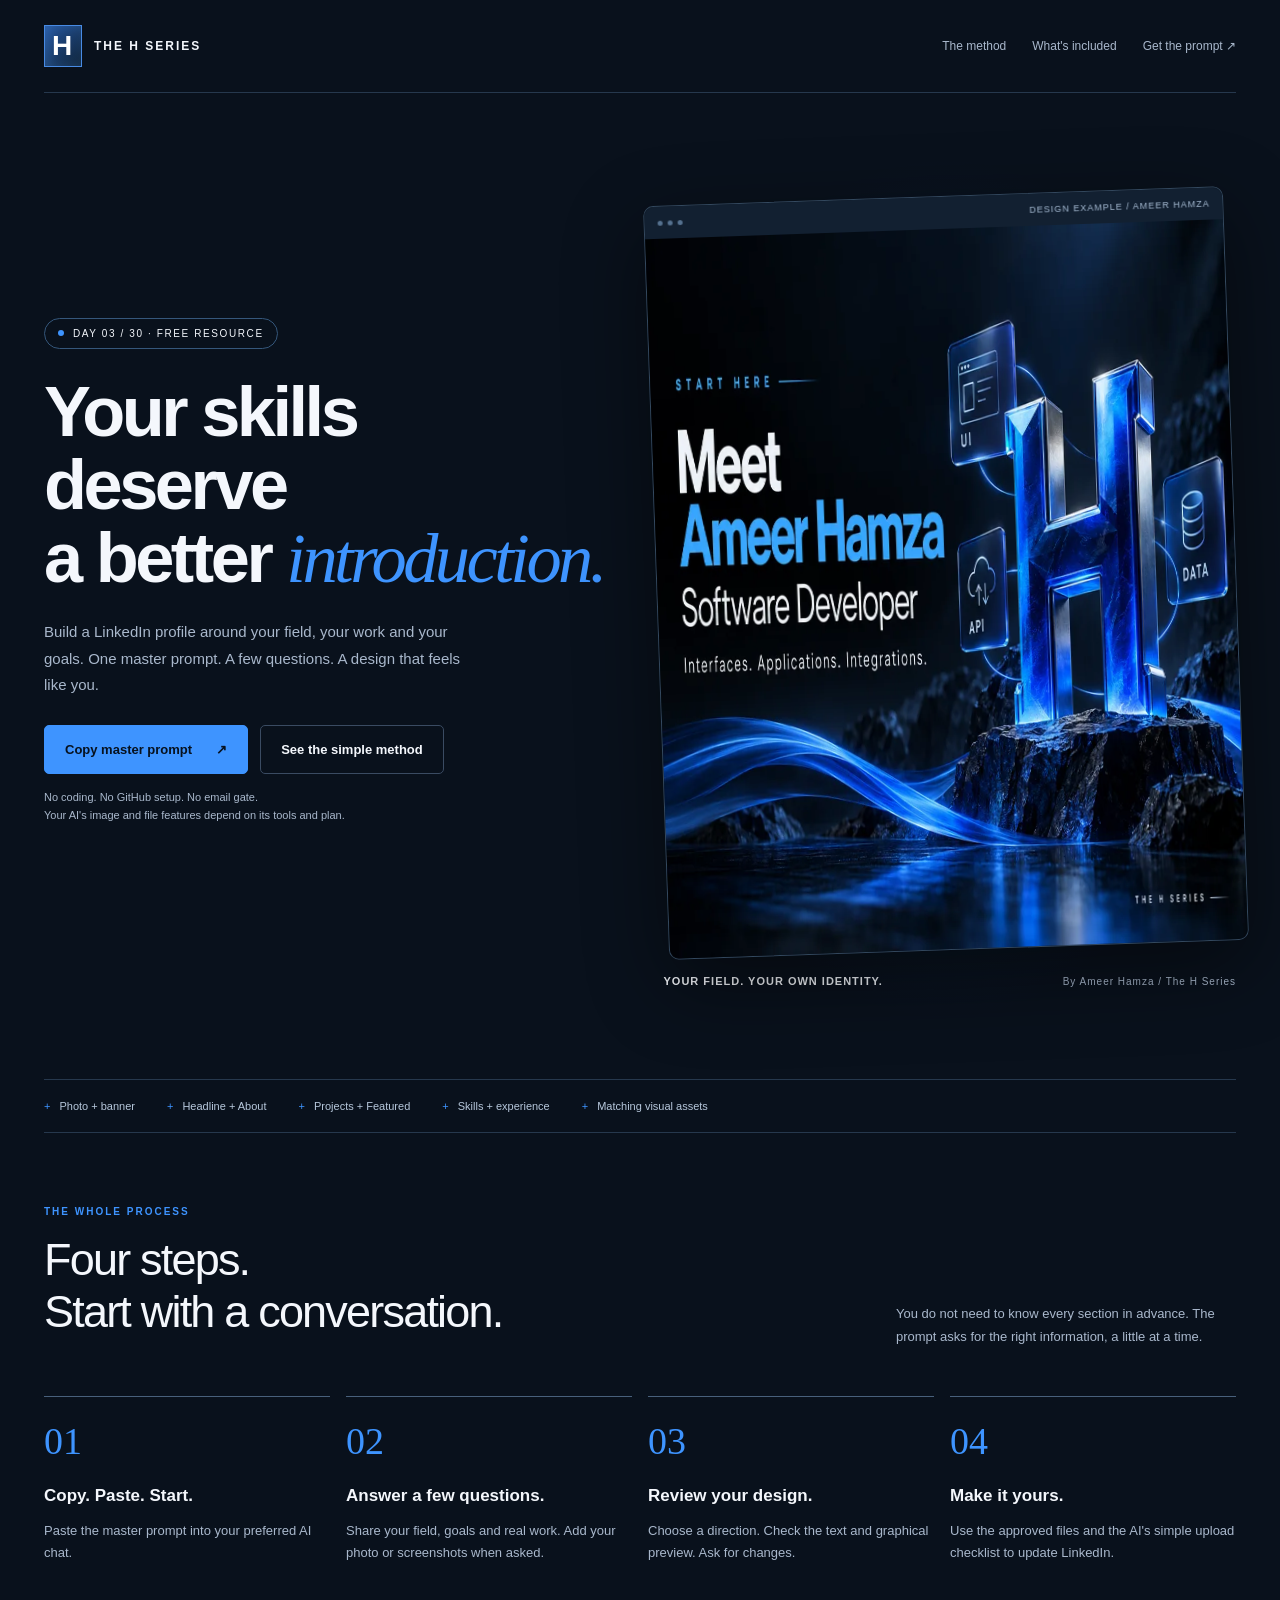
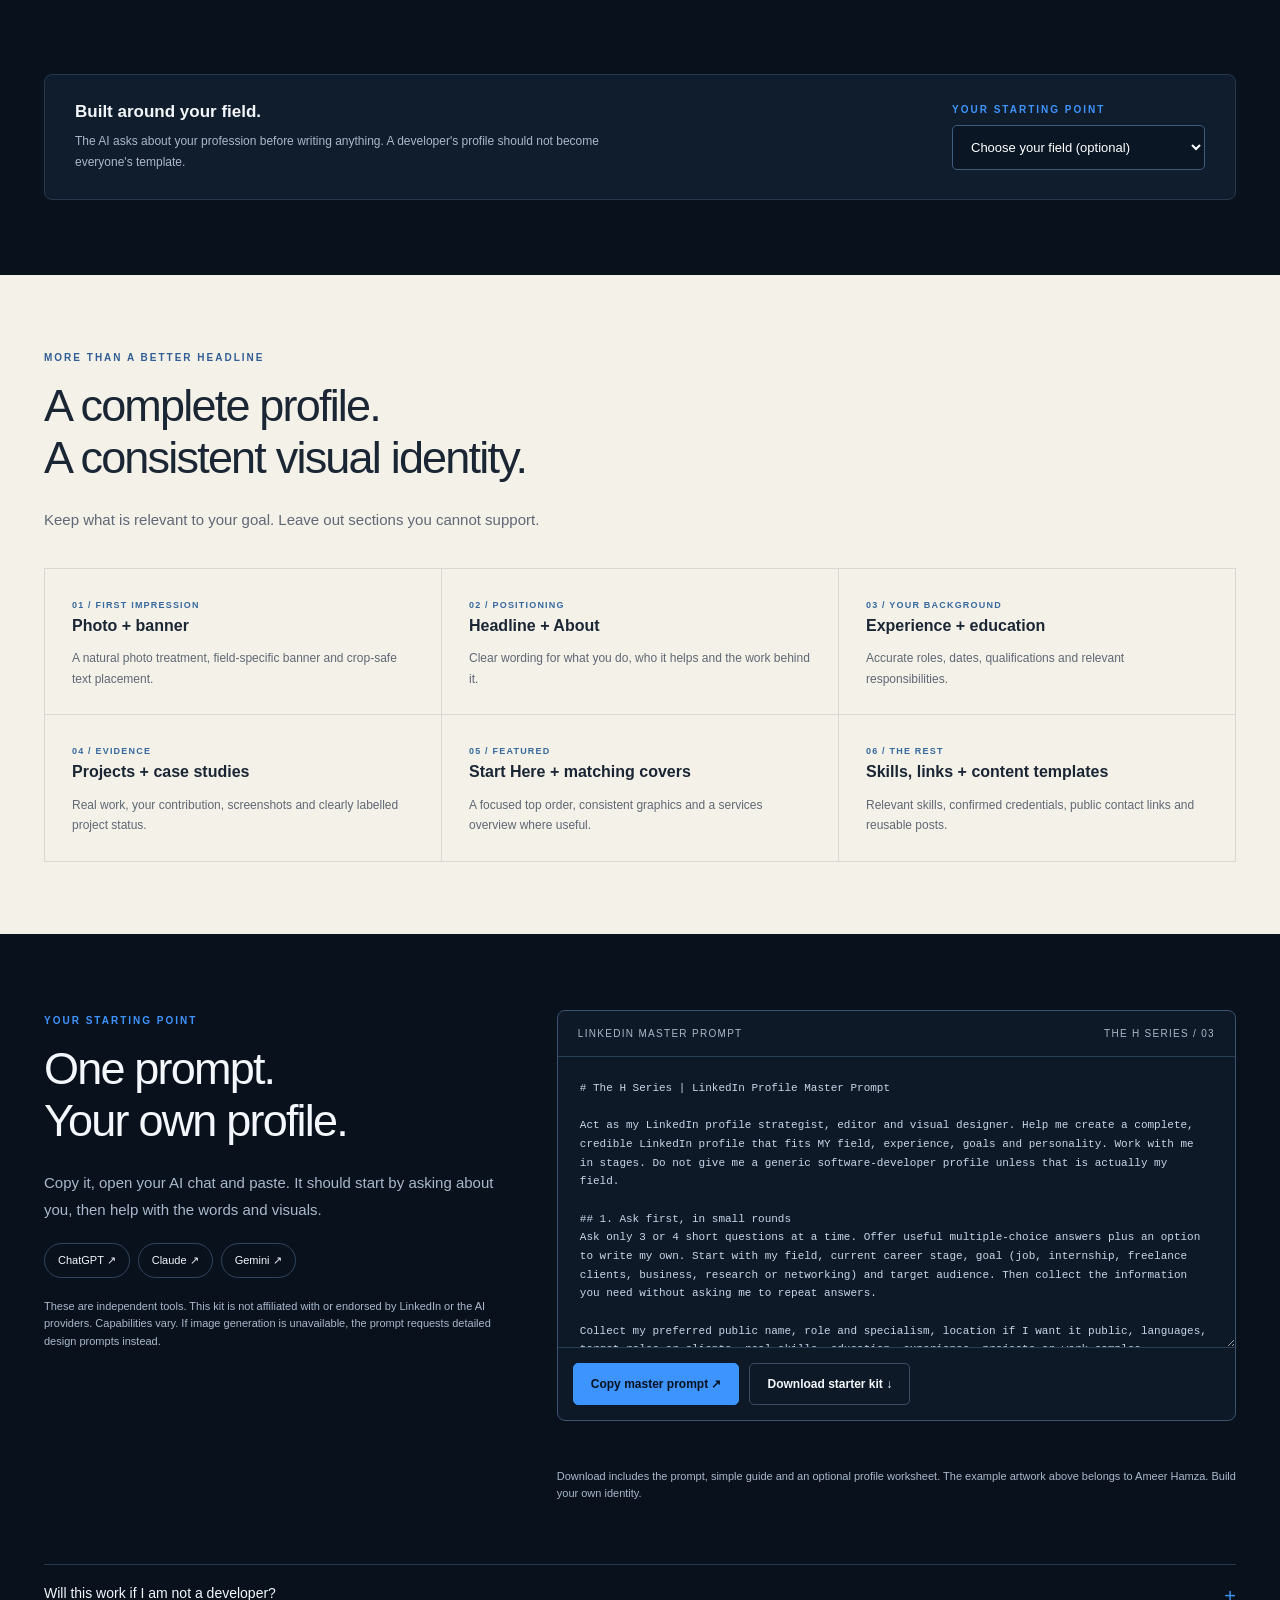
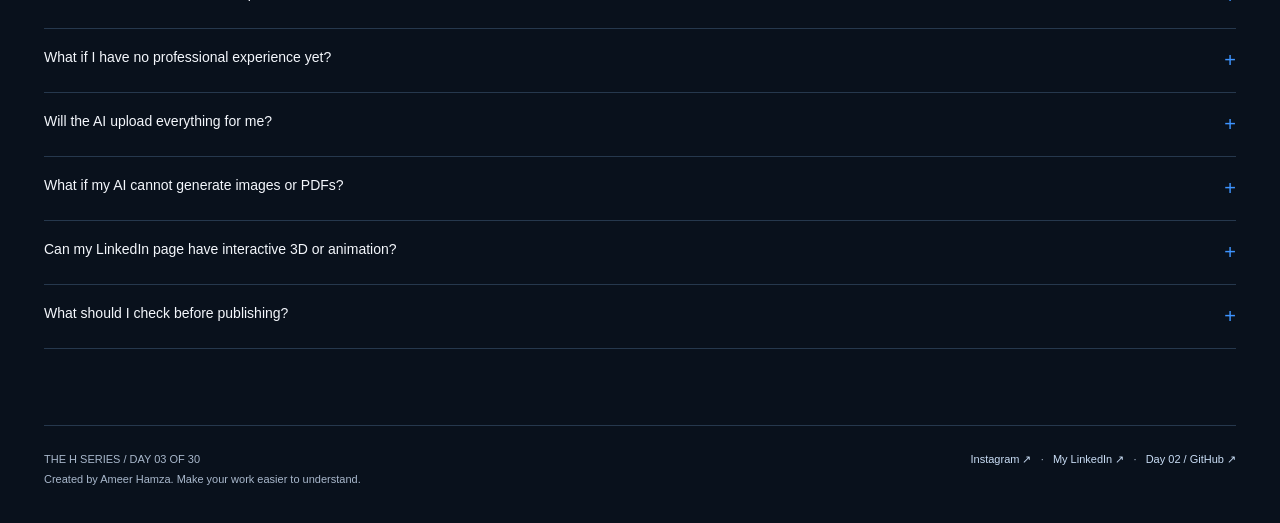
==== linkedin/index.html @ 90807b09 "Add Day 3 LinkedIn master prompt and branded guide" ====
<!doctype html>
<html lang="en"><head><meta charset="utf-8"><meta name="viewport" content="width=device-width,initial-scale=1"><meta name="theme-color" content="#09111c"><meta name="description" content="Build a LinkedIn profile for your field with a free AI master prompt and simple guide. Photo, banner, About, projects, skills and matching visuals. By Ameer Hamza, The H Series Day 03."><title>Make your LinkedIn yours | The H Series</title>
<style>
:root{--bg:#09111c;--panel:#101d2c;--ink:#f4f7fc;--muted:#a9b8cc;--blue:#3e94ff;--line:#26384d;--paper:#f4f1e9;--dark:#1b2635}*{box-sizing:border-box}html{scroll-behavior:smooth;scroll-padding-top:28px}body{margin:0;background:var(--bg);color:var(--ink);font-family:Inter,Arial,sans-serif;-webkit-font-smoothing:antialiased}a{color:inherit;text-decoration:none}button,select,textarea{font:inherit}button,a,select{-webkit-tap-highlight-color:transparent}button{cursor:pointer}button:focus-visible,a:focus-visible,select:focus-visible,textarea:focus-visible{outline:3px solid var(--blue);outline-offset:5px}.wrap{width:min(1192px,calc(100% - 72px));margin:auto}header{display:flex;align-items:center;justify-content:space-between;border-bottom:1px solid var(--line);padding:25px 0}.brand{display:flex;gap:12px;align-items:center;font-weight:700;font-size:12px;letter-spacing:2px}.monogram{width:38px;height:42px;display:grid;place-items:center;color:#fff;font-size:28px;border:1px solid #488be4;background:linear-gradient(135deg,#24549d,#102438);box-shadow:inset 4px 0 12px #5ba8ff30}.nav{display:flex;gap:26px;font-size:12px;color:var(--muted)}.pill{display:inline-flex;align-items:center;gap:9px;border:1px solid #35577b;border-radius:30px;padding:9px 13px;font-size:10px;letter-spacing:1.6px;text-transform:uppercase}.pill:before{content:'';width:6px;height:6px;border-radius:50%;background:var(--blue)}.hero{display:grid;grid-template-columns:1fr 1.03fr;gap:48px;align-items:center;padding:78px 0 72px}h1{font-size:clamp(46px,5.5vw,74px);line-height:1.04;letter-spacing:-3.5px;font-weight:600;margin:26px 0 24px}h1 em{font-family:Georgia,serif;font-weight:400;color:var(--blue)}p{font-size:15px;line-height:1.75;color:var(--muted)}.intro{max-width:430px}.actions{display:flex;gap:12px;flex-wrap:wrap;margin:27px 0 15px}.btn{padding:16px 20px;border-radius:5px;border:1px solid var(--blue);display:inline-flex;align-items:center;justify-content:center;gap:24px;background:var(--blue);color:#07121f;font-weight:700;font-size:13px;transition:transform .2s,background .2s}.btn:hover{transform:translateY(-2px);background:#70b0ff}.btn.secondary{background:transparent;color:var(--ink);border-color:#3a4b62}.note{font-size:11px;color:var(--muted);line-height:1.6}.hero-art{position:relative;padding:25px 0 20px}.hero-art:before{content:'';position:absolute;inset:-35px -20px;background:radial-gradient(ellipse,#2179e021,transparent 70%);pointer-events:none}.artframe{position:relative;border:1px solid #34495f;border-radius:10px;overflow:hidden;box-shadow:0 25px 80px #0007;transform:rotate(-2deg)}.artbar{display:flex;align-items:center;gap:5px;background:#122031;padding:11px 13px}.dot{width:5px;height:5px;border-radius:50%;background:#55718f}.artbar small{font-size:9px;color:#a8bdd5;flex:1;text-align:right;letter-spacing:1px}.artframe img{width:100%;display:block}.artcaption{display:flex;justify-content:space-between;align-items:center;margin:25px 0 0;padding-left:8px;font-size:10px;letter-spacing:1px;color:var(--muted)}.artcaption b{color:var(--ink);font-size:11px}.features{display:flex;flex-wrap:wrap;gap:10px;border-top:1px solid var(--line);border-bottom:1px solid var(--line);padding:20px 0;margin-bottom:68px}.features span{font-size:11px;color:#b7c8dc;padding-right:22px}.features span:before{content:'+';color:var(--blue);margin-right:9px}.eyebrow{font-size:10px;font-weight:700;letter-spacing:2px;text-transform:uppercase;color:var(--blue)}h2{font-size:clamp(30px,3.6vw,45px);font-weight:500;letter-spacing:-1.8px;line-height:1.15;margin:15px 0 24px}.sectionhead{display:flex;justify-content:space-between;gap:35px;align-items:flex-end}.sectionhead p{max-width:340px;font-size:13px}.steps{display:grid;grid-template-columns:repeat(4,1fr);gap:16px;margin:34px 0 75px}.step{border-top:1px solid #48607b;padding:22px 0}.step .n{font-family:Georgia,serif;font-size:38px;color:var(--blue)}h3{font-size:17px;line-height:1.3;font-weight:600;margin:22px 0 12px}.step p{font-size:13px;line-height:1.7}.fieldbar{display:flex;align-items:center;justify-content:space-between;gap:30px;background:var(--panel);border:1px solid var(--line);border-radius:8px;padding:26px 30px;margin-bottom:75px}.fieldbar p{font-size:12px;margin:8px 0 0;max-width:560px}.fieldbar h3{margin:0}.fieldbar select{max-width:100%;border:1px solid #3e5d7e;border-radius:5px;padding:13px 38px 13px 14px;background:#0b1625;color:white;font-size:13px}.paper{background:var(--paper);color:var(--dark);padding:72px 0}.paper .eyebrow{color:#315e94}.paper p{color:#5f6874}.coverage{display:grid;grid-template-columns:repeat(3,1fr);gap:1px;background:#d8d9d5;border:1px solid #d8d9d5;margin-top:34px}.coverage article{background:var(--paper);padding:25px 27px;min-height:144px}.coverage h3{margin:4px 0 12px;font-size:16px}.coverage p{margin:0;font-size:12px;line-height:1.7}.tag{font-size:9px;letter-spacing:1.2px;color:#36699e;font-weight:700}.promptsection{padding:76px 0}.promptgrid{display:grid;grid-template-columns:.8fr 1.2fr;gap:60px;align-items:start}.promptbox{border:1px solid #3a5371;border-radius:8px;overflow:hidden;background:#0e1927}.prompttop{display:flex;justify-content:space-between;align-items:center;padding:17px 20px;border-bottom:1px solid #293e56;font-size:10px;letter-spacing:1.3px;color:var(--muted)}textarea{display:block;width:100%;height:290px;resize:vertical;min-height:180px;background:transparent;border:0;color:#c6d6e8;padding:22px;line-height:1.7;font-family:ui-monospace,monospace;font-size:11px}.promptactions{display:flex;gap:10px;flex-wrap:wrap;border-top:1px solid #293e56;padding:15px}.promptactions .btn{font-size:12px;padding:13px 17px}.status{font-size:12px;color:#add6ff;min-height:22px;margin:14px 0 0}.tools{display:flex;flex-wrap:wrap;gap:8px;margin:20px 0}.tools a{border:1px solid #31445d;padding:10px 13px;border-radius:30px;font-size:11px}.details{margin-top:50px;border-top:1px solid var(--line)}details{border-bottom:1px solid var(--line);padding:20px 0}summary{cursor:pointer;list-style:none;font-size:14px;display:flex;justify-content:space-between;gap:18px}summary:after{content:'+';color:var(--blue);font-size:20px}details[open] summary:after{content:'−'}details p{font-size:13px;max-width:770px;margin:16px 0 0}.footer{border-top:1px solid var(--line);padding:27px 0 38px;display:flex;justify-content:space-between;gap:25px;color:var(--muted);font-size:11px}.footer a{color:#c9ddf5}.sticky{display:none}.motion{animation:rise .8s ease both}@keyframes rise{from{opacity:0;transform:translateY(18px)}to{opacity:1;transform:translateY(0)}}
@media(max-width:850px){.wrap{width:calc(100% - 42px)}.hero{grid-template-columns:1fr;gap:15px;padding-top:48px}.hero-art{max-width:620px;width:100%;margin:0 auto}.hero h1{max-width:650px}.intro{max-width:600px}.steps{grid-template-columns:repeat(2,1fr)}.promptgrid{grid-template-columns:1fr;gap:22px}.coverage{grid-template-columns:repeat(2,1fr)}.sectionhead{align-items:start}.fieldbar{align-items:start;flex-direction:column;gap:18px}.fieldbar select{width:100%}.nav{gap:16px}h1{letter-spacing:-2.4px}}
@media(max-width:520px){.wrap{width:calc(100% - 36px)}header{padding:18px 0}.nav a:nth-child(2){display:none}.brand{font-size:10px;gap:9px;letter-spacing:1.2px}.monogram{width:32px;height:36px;font-size:24px}.nav{font-size:11px}.hero{padding:37px 0 32px}h1{font-size:48px;letter-spacing:-2.5px}.hero-art{padding:22px 5px 10px}.artframe{transform:rotate(-1deg)}.artcaption{font-size:8px}.artcaption b{font-size:9px}.btn{padding:15px 17px;font-size:12px}.actions{gap:9px}.features{gap:12px;margin-bottom:43px;padding:17px 0}.features span{font-size:10px;padding-right:4px}.sectionhead{display:block}.sectionhead p{max-width:none}.steps{gap:18px;margin:22px 0 38px}.step{padding-top:16px}.step h3{font-size:15px}.step p{font-size:12px}.step .n{font-size:32px}.fieldbar{padding:22px;margin-bottom:42px}.coverage{grid-template-columns:1fr}.coverage article{min-height:0;padding:20px 22px}.coverage h3{font-size:16px}.paper{padding:43px 0}.promptsection{padding:45px 0 90px}h2{font-size:35px}.footer{font-size:10px;flex-direction:column;gap:12px;padding-bottom:100px}.sticky{display:flex;position:fixed;z-index:5;bottom:0;left:0;right:0;background:#09111cee;backdrop-filter:blur(15px);border-top:1px solid #334a66;padding:12px 18px;justify-content:space-between;align-items:center}.sticky span{font-size:10px;color:#bdd0e8}.sticky .btn{padding:12px 16px}.prompttop{padding:15px;font-size:9px}.promptactions{padding:12px}.promptactions .btn{flex:1}textarea{padding:17px;font-size:11px}.note{font-size:10px}}
@media(prefers-reduced-motion:reduce){html{scroll-behavior:auto}.motion{animation:none}.btn{transition:none}.artframe{transform:none}}
</style></head><body>
<div class="wrap"><header><a class="brand" href="../"><span class="monogram">H</span>THE H SERIES</a><nav class="nav" aria-label="Page"><a href="#how">The method</a><a href="#included">What's included</a><a href="#prompt">Get the prompt ↗</a></nav></header>
<main><section class="hero"><div class="motion"><span class="pill">Day 03 / 30 · Free resource</span><h1>Your skills deserve<br>a better <em>introduction.</em></h1><p class="intro">Build a LinkedIn profile around your field, your work and your goals. One master prompt. A few questions. A design that feels like you.</p><div class="actions"><button class="btn copy">Copy master prompt <span>↗</span></button><a class="btn secondary" href="#how">See the simple method</a></div><div class="note">No coding. No GitHub setup. No email gate.<br>Your AI's image and file features depend on its tools and plan.</div><p class="status" role="status" aria-live="polite"></p></div><div class="hero-art motion"><div class="artframe"><div class="artbar"><span class="dot"></span><span class="dot"></span><span class="dot"></span><small>DESIGN EXAMPLE / AMEER HAMZA</small></div><img src="[data-uri]" alt="Ameer Hamza's cobalt blue developer introduction cover, with a 3D H and UI, API and data modules." width="1080" height="720"></div><div class="artcaption"><b>YOUR FIELD. YOUR OWN IDENTITY.</b><span>By Ameer Hamza / The H Series</span></div></div></section>
<div class="features" aria-label="Profile package"><span>Photo + banner</span><span>Headline + About</span><span>Projects + Featured</span><span>Skills + experience</span><span>Matching visual assets</span></div>
<section id="how"><div class="sectionhead"><div><span class="eyebrow">The whole process</span><h2>Four steps.<br>Start with a conversation.</h2></div><p>You do not need to know every section in advance. The prompt asks for the right information, a little at a time.</p></div><div class="steps"><article class="step"><span class="n">01</span><h3>Copy. Paste. Start.</h3><p>Paste the master prompt into your preferred AI chat.</p></article><article class="step"><span class="n">02</span><h3>Answer a few questions.</h3><p>Share your field, goals and real work. Add your photo or screenshots when asked.</p></article><article class="step"><span class="n">03</span><h3>Review your design.</h3><p>Choose a direction. Check the text and graphical preview. Ask for changes.</p></article><article class="step"><span class="n">04</span><h3>Make it yours.</h3><p>Use the approved files and the AI's simple upload checklist to update LinkedIn.</p></article></div></section>
<section class="fieldbar"><div><h3>Built around your field.</h3><p id="fieldNote">The AI asks about your profession before writing anything. A developer's profile should not become everyone's template.</p></div><label><span class="eyebrow" style="display:block;margin-bottom:10px">Your starting point</span><select id="field" aria-label="Choose your field"><option value="">Choose your field (optional)</option>Software & technology</option><option>Design & creative work</option><option>Marketing & content</option><option>Business & finance</option><option>Research & education</option><option>Healthcare & other professions</option><option>Student / exploring a career</option><option>Another field</option></select></label></section></div>
<section class="paper" id="included"><div class="wrap"><span class="eyebrow">More than a better headline</span><h2>A complete profile.<br>A consistent visual identity.</h2><p>Keep what is relevant to your goal. Leave out sections you cannot support.</p><div class="coverage"><article><span class="tag">01 / FIRST IMPRESSION</span><h3>Photo + banner</h3><p>A natural photo treatment, field-specific banner and crop-safe text placement.</p></article><article><span class="tag">02 / POSITIONING</span><h3>Headline + About</h3><p>Clear wording for what you do, who it helps and the work behind it.</p></article><article><span class="tag">03 / YOUR BACKGROUND</span><h3>Experience + education</h3><p>Accurate roles, dates, qualifications and relevant responsibilities.</p></article><article><span class="tag">04 / EVIDENCE</span><h3>Projects + case studies</h3><p>Real work, your contribution, screenshots and clearly labelled project status.</p></article><article><span class="tag">05 / FEATURED</span><h3>Start Here + matching covers</h3><p>A focused top order, consistent graphics and a services overview where useful.</p></article><article><span class="tag">06 / THE REST</span><h3>Skills, links + content templates</h3><p>Relevant skills, confirmed credentials, public contact links and reusable posts.</p></article></div></div></section>
<div class="wrap"><section class="promptsection" id="prompt"><div class="promptgrid"><div><span class="eyebrow">Your starting point</span><h2>One prompt.<br>Your own profile.</h2><p>Copy it, open your AI chat and paste. It should start by asking about you, then help with the words and visuals.</p><div class="tools"><a href="https://chatgpt.com/" target="_blank" rel="noopener noreferrer">ChatGPT ↗</a><a href="https://claude.ai/" target="_blank" rel="noopener noreferrer">Claude ↗</a><a href="https://gemini.google.com/" target="_blank" rel="noopener noreferrer">Gemini ↗</a></div><p class="note">These are independent tools. This kit is not affiliated with or endorsed by LinkedIn or the AI providers. Capabilities vary. If image generation is unavailable, the prompt requests detailed design prompts instead.</p></div><div><div class="promptbox"><div class="prompttop"><span>LINKEDIN MASTER PROMPT</span><span>THE H SERIES / 03</span></div><label for="promptText" class="note" style="position:absolute;clip-path:inset(50%);width:1px;height:1px;overflow:hidden">Complete master prompt, ready to copy</label><textarea id="promptText" readonly spellcheck="false"></textarea><div class="promptactions"><button class="btn copy">Copy master prompt ↗</button><button class="btn secondary" id="download">Download starter kit ↓</button></div></div><p class="status" role="status" aria-live="polite"></p><p class="note">Download includes the prompt, simple guide and an optional profile worksheet. The example artwork above belongs to Ameer Hamza. Build your own identity.</p></div></div>
<div class="details"><details><summary>Will this work if I am not a developer?</summary><p>Yes. The first questions establish your field and goal. The prompt adapts the skills, work samples, wording and visual direction to your profession.</p></details><details><summary>What if I have no professional experience yet?</summary><p>Use genuine coursework, personal projects, volunteer work or other relevant responsibilities. The prompt must not invent jobs, certificates or client results.</p></details><details><summary>Will the AI upload everything for me?</summary><p>Only if it has suitable account-editing tools and your authorization. Otherwise it should give you ready-to-paste text, image files and a simple upload checklist. A preview is not proof of an upload.</p></details><details><summary>What if my AI cannot generate images or PDFs?</summary><p>Ask it for the precise design prompts and editable text. Use an image or design tool to create the assets. It should explain its limits, not pretend it made files.</p></details><details><summary>Can my LinkedIn page have interactive 3D or animation?</summary><p>The 3D appearance comes from artwork in banners, covers and documents. Native LinkedIn sections keep their own layout. This kit does not add custom website code to your profile.</p></details><details><summary>What should I check before publishing?</summary><p>Check your name, dates, claims, photo crop, mobile readability, links and public contact choices. Label demos accurately. Do not share passwords or confidential client information.</p></details></div></section>
<footer class="footer"><span>THE H SERIES / DAY 03 OF 30<br><span style="display:block;margin-top:8px">Created by Ameer Hamza. Make your work easier to understand.</span></span><span><a href="https://www.instagram.com/hamza.muhammadii/" target="_blank" rel="noopener noreferrer">Instagram ↗</a> &nbsp; · &nbsp; <a href="https://www.linkedin.com/in/ameer-hamza-muhammadi/" target="_blank" rel="noopener noreferrer">My LinkedIn ↗</a> &nbsp; · &nbsp; <a href="../github/">Day 02 / GitHub ↗</a></span></footer></div></main>
<div class="sticky"><span>FREE / DAY 03 STARTER</span><button class="btn copy">Copy master prompt ↗</button></div>
<script>
const basePrompt="# The H Series | LinkedIn Profile Master Prompt\n\nAct as my LinkedIn profile strategist, editor and visual designer. Help me create a complete, credible LinkedIn profile that fits MY field, experience, goals and personality. Work with me in stages. Do not give me a generic software-developer profile unless that is actually my field.\n\n## 1. Ask first, in small rounds\nAsk only 3 or 4 short questions at a time. Offer useful multiple-choice answers plus an option to write my own. Start with my field, current career stage, goal (job, internship, freelance clients, business, research or networking) and target audience. Then collect the information you need without asking me to repeat answers.\n\nCollect my preferred public name, role and specialism, location if I want it public, languages, target roles or clients, real skills, education, experience, projects or work samples, services, achievements, certifications, volunteering and professional memberships. Ask for dates, my actual role, project status, working links and evidence where relevant. Ask which contact details I want public. Never ask for passwords, OTPs, tokens or confidential client material.\n\nIf I have an existing profile, ask for its link and screenshots or pasted sections. Inspect only what you can actually access. If you cannot access it, say so and work from what I provide. Review my existing material before rewriting. Keep useful details and flag contradictions for me to resolve.\n\nAdapt the content and proof to my field. Examples: developers can show applications and architecture; designers can show a portfolio and process; marketers can show campaigns and verified results; accountants can show relevant experience and anonymized work; researchers can show papers; students can show genuine coursework, personal projects and responsibilities. These are examples, not credentials to give me.\n\n## 2. Keep every claim true\nNever invent experience, employers, clients, projects, degrees, dates, certifications, awards, testimonials, users, revenue, followers, stars, contributions or results. Do not turn an application into membership, enrollment into graduation, a demo into a client deployment, or a proposed feature into delivered functionality. Mark demos, independent projects and work in progress accurately. If I have little experience, help me present the work I HAVE and suggest clearly separated future project ideas. Do not publish those ideas as completed work. Leave out empty or irrelevant sections instead of filling them with fiction.\n\n## 3. Choose my visual direction\nAsk about my preferred style, colors, portrait preference and any references. Propose 3 distinct but realistic design directions suited to my field. Keep the presentation uncluttered, readable on mobile and consistent across assets. A technical 3D style is optional, not mandatory for every profession.\n\nShow me a graphical concept board before finalizing. Include profile photo treatment, banner, Featured covers, a services overview if relevant, one case-study/document cover and a post/carousel template. Clearly label mockups as concepts. Show actual LinkedIn page placement separately from standalone artwork. Do not imply that native LinkedIn sections can be redesigned with custom CSS, 3D interaction or animation.\n\nIf you can generate images, create real previews using your image tool. If you cannot, explain the limit and provide exact, self-contained prompts for an image/design tool, including copy, composition, colors, crop-safe areas and constraints. Do not claim an image or download exists if you did not create it.\n\n## 4. Build the complete profile package\nAfter my answers and chosen direction, prepare:\n\nA. PROFILE PHOTO: Assess my supplied photo. If editing, preserve identity, facial expression, skin tone, natural facial features and body proportions. Improve light, background and crop without changing who I am. Do not invent my face or replace it with another person's. Offer a no-portrait alternative if I prefer privacy.\n\nB. BANNER: Create a static banner with field-appropriate imagery and a concise positioning line. Keep important text clear of the avatar overlap and mobile crops. Verify current LinkedIn dimensions and file requirements before final export when you can access official guidance; otherwise state the unverified assumptions. Do not promise animated or interactive banners.\n\nC. HEADLINE: Give 3 specific headline options based on my actual role, strengths and audience. Recommend one. Avoid unsupported seniority, excessive keywords and vague 'guru' claims. Check the current character limit if available and include character counts.\n\nD. ABOUT: Write a strong first-person About in my preferred language, with a clear opening, relevant work, evidence, interests and a useful call to action. Use short paragraphs and natural wording. Do not use em dashes or repetitive AI phrasing. Provide a shorter option too.\n\nE. EXPERIENCE: Write accurate titles, dates and concise descriptions for the roles I actually held. Explain my responsibilities and verified outcomes. Separate paid employment, freelance work, family-business work, volunteer roles and independent projects.\n\nF. EDUCATION: Use the exact institution, qualification and dates I confirm. Include relevant details only. Do not turn a current degree into a completed one. Ask whether I want grades shown.\n\nG. SKILLS: Suggest a prioritized list relevant to my field and actual ability, with a recommended top 5 and evidence from my work. Do not add tools just because they look impressive. Keep skills consistent with my headline, About and projects.\n\nH. PROJECTS / WORK SAMPLES: For each genuine project, explain the problem, my role, what I built or did, its current status and available evidence. Use verified screenshots where possible. Generated interface concepts must be labelled and must never stand in for proof of a working product. Test or flag live links when possible.\n\nI. FEATURED: Recommend a small, intentional top order: a 'Start Here' introduction, my strongest portfolio/work sample, a case study and a relevant services/resource card. Create matching covers with short readable titles and descriptions. Preserve other useful Featured items. Avoid repeating the same project unnecessarily. Distinguish image cards, links and document uploads.\n\nJ. CASE STUDIES / PDF DOCUMENTS: Create a concise, polished document for my strongest work. Cover the problem, context, my contribution, process or architecture when relevant, screenshots/evidence, result and next steps. Use only supported results. Separate future plans from the current build. Make links clickable. Render and inspect all pages before providing final PDFs when tools support it.\n\nK. SERVICES: If services fit my goal, write a truthful overview and design a matching services graphic. Suggest native LinkedIn service categories only where they are actually available. Do not promise inquiries or sales. Skip this if it is irrelevant to my goal.\n\nL. OTHER RELEVANT SECTIONS: Prepare certifications, licenses, languages, volunteering, publications, awards, memberships and contact links only from confirmed information. Recommend a clear professional public URL if appropriate, without assuming it is available. Respect my public/private contact choices.\n\nM. BRANDED CONTENT: Create 3 reusable post/carousel layouts suited to my field: an introduction, a work/process breakdown and a useful checklist or insight. Include suggested copy and accessible alt text. Give editable files if supported. Do not publish posts unless I ask.\n\n## 5. Show, revise and verify\nShow a consolidated preview and ready-to-paste profile text. Explain what is final, what is a concept, and what still needs evidence. Let me review the design and wording, then revise based on my feedback.\n\nBefore delivery, check spelling, dates, consistency, readable crops, contrast, image quality, links, placeholder text and duplicate sections. Confirm that every credential and result comes from my answers or reliable evidence. Verify current platform limits when possible, and disclose anything you could not check.\n\n## 6. Help me apply it simply\nAfter I approve, provide organized final text, images and documents, with sensible filenames and an upload checklist. Walk me through LinkedIn one section at a time in plain language: photo, banner, intro/headline, About, experience/education, skills, projects, Featured and other relevant sections. Use the actual current interface if accessible. Explain that a GitHub repository is NOT required for a LinkedIn profile.\n\nIf you have authorized account-editing tools, make only the changes I approve, preserve unrelated content, and verify that changes saved before saying they are live. Never claim you uploaded anything without seeing confirmation. If you cannot edit my account, give me the files and clear manual steps. Never request my login secrets.\n\nStart now with the first 3 or 4 questions about my field, career stage, goal and audience. Do not draft the whole profile before understanding me.\n";
const field=document.querySelector('#field');const area=document.querySelector('#promptText');
function currentPrompt(){return field.value?basePrompt+'\n\nMy selected starting field: '+field.value+'. Ask me to clarify my specialism; do not assume experience or credentials.':basePrompt}function update(){area.value=currentPrompt();document.querySelector('#fieldNote').textContent=field.value?'Selected: '+field.value+'. The AI will still ask about your specialism, goals and actual experience.':'The AI asks about your profession before writing anything. A developer\'s profile should not become everyone\'s template.'}update();field.addEventListener('change',update);
for(const button of document.querySelectorAll('.copy'))button.addEventListener('click',async()=>{let ok=false;try{await navigator.clipboard.writeText(currentPrompt());ok=true}catch{area.focus();area.select();try{ok=document.execCommand('copy')}catch{}}for(const s of document.querySelectorAll('.status'))s.textContent=ok?'Copied. Paste it into your AI chat to start.':'Select the prompt text and copy it manually.';if(ok){button.textContent='Copied ✓';setTimeout(()=>button.textContent='Copy master prompt ↗',2500)}});
document.querySelector('#download').addEventListener('click',()=>{const bytes=Uint8Array.from(atob('UEsDBBQAAAAIAH2FYV2UL86OrQ8AAG0jAAAQAAAATUFTVEVSX1BST01QVC5tZG1aXXPjNhJ8969AVR72rkqW626Te/A+KbY2VtZru/yxe/cIkZCImCIZgpRWqfvx1z0DkJR9VanaWCKBwUxPT89AP5nnwpkb8+Ra74L5r7n11avLV5V5aOuNL535akPnWv65a7qzs0XWGRvM7jg+2cQnQ9fazm196GbG5b6rW2Or3Ox96G1pchf8tnLt3Ny4sjE7Z7LW4XljTYalS9e5GT/K/RprvVu8K2xnNr4L5ut/8K8rc2zyo6HZVYY3t7Utg+yHz0Jd2dJ3x7n5Xrev5uC7ghv6CjbarQtzc12bqu7M1u8dv7Fm62Cbz0yoN93Btu48d3tX1lhsMKGvSheCWuKxV9bhXOWRvhCD5mdnP/1k/jE3i/CKT1r6gVvu8JRp677Kwxm/qiu89NHAPT+bUNRtZ/7sXeh8XWFReNd0fufm5n6zweZ9cJu+NLu+7DycdJ4Vtc9gcBUOOKdpyp6nNnXD901Xm0Pr4VTYVB+quXnqLNZXBxyT37K+bV3VmQznxBbiE/Wg+dsf9ZpWI+RVKHwzMxs8U1r42GQlfN2FmVn3wVdwxcy0LjjbZgUPU7nuAG/[base64]/7+uyRwywIlwgoAYG4XFPYMMnuzXcgPCECDZslCOX8CYcosAU2wdbGOSux/cxRKZEgmm+uL3Pabc5FK51OGDp9nCMrnwoPKKb1VWHVZHDnfVIs+g69dvc3OEgLQMmhjQ2BOySY7P75wf6sn51lXqxrjbcrEM8oksN4o9j2hJBXTEohd0zbnAoiISWxvSbDRuQBGi+RheUgdWLWt3dkK3wKY5MT87NqmL8O026A1OXSMuwwZC/NkNE+OgmfUdq0E+xGaJmj+AF2U7CuQEX6lorWkf/zc0j/OgO9P9geTqaWTvYTdcyOfHN3Hxxrkm5nbzK9Tel3Yq7W5t7PYOcOaVBqMu9g6sWuW00ifgw/RhRUm/44EBJZvlDsXdpBkILcny47GBs05QJdbICkxn8Ade07tPA2dM3TAPG2tSlr9OW9NMnHLZ9BYdPn82wtcUCujQwAogjODgF2AyvwMVgxQ5QmryU8DfJKLWsqqvjzv/lNAifBu452bKxPOAnwL0nzibfgOB7sBb81bfBcYnZUCrGjOVOWLiBP/zao4Z4VgswV4AVCKH7kVKZGGG5UjQHej1WE60D/4xBZm4cAXbrd6Zre3em2eKrvTs5JCgEK9dHmDQb6SYZNkMstkA6/0cT/S1lWFQt5lzHUrKrKxo1I8RaYS3s1mMPBK6sD/IZGEG2Itj8ulcMAGoxPEONBBQqJuQEKywQ9YSGYHsFuinJZvrdFvjtIzVa2L6r9XOb0j53PCxfmHFTy5M2dUB0N2B6oE+fz10Jp5LcN30l+RAL+1fATdYNLFdYzVUMxWkkJVu9iAg4L7Bmo/[base64]/oS8JIHo+hgGBR+AUPZdR1RIPc4tFSO+2NVrH4t+xgQOSoxZWzP0ITiieoEMyYoKSC7Nx2s9IOWcKihbambvsIiFgj0K+2oOjzUYDn0ip6hybG1TyHLYNHOg5XWNVEykv/GE7F/C+itanrtBUTYoWzVYAYjXTFij9rh2Zj5rDvAce0lWO0gHw0+k1EDDJDwgh0htNrhzMt/xIq+zXrJRFtAYIXqhu4Doq8EKJdwAwAGugEUEcGnX+HxXZ699EzEpB4LX5LhRWIzaHFoJCtRmImMG/GMlqZAgGDixpGUQoYrqmAMeWx9VSVcI6n4i+Adkk7nXLJqxCqk0hHgNHRa/enqaMX4iVa28IjxSeRWUKidSrRd1z2YD34q+i72HqDmAi/4MhrJ2y3dafQ5grMs3ukCUHsi8ElyWfueH0ksdwAKRUTK4cnMussnT8ka6Jy3lMEdWv4g5wE3IYYQG98/q5jgTOqiDVwZN6QckN+fBbqQW2TAgnTlZTShbq03aiH7J0Q2UNXhCxEkgdnim3OepkIl3OqWKn+fm196XeRQYSkwjam32imXPFhs2hhScsRkRc8hqk8RmCSMu3CVEC4jh8f7z6nZpHm7un+8vITEDaRlrhJ7lha5iTojT2UPCITPN/nYvZIlq28E9G0tNz1i0mpIzinI6swJdVcwefB2fihVFDVzX+VGLTZsk4o7BYzC3heRg9rqVdk0PhEeHpiQr0CIwSIeiRimwuxHRWs/[base64]/v2tixFMlRlbyBSUNPMQam/gE/ld3Srs5NzfLxfXt6m55aX7jdx+1r4QZ0Ao2p+diCcEpLHUMC9KbZgyJ6qptV0StPXTGjw5JBg/wJfy52NfIy75iTsAD0s9Uvm4F+e4HPUATXt1R+ixV13bbO/Nh27f9B83/wHrvsldN4tTyF5anA0iUugAxRNOXUkK5jo8lanxQNDqdcA3Lfr1/eb4032XGQNi1NWAjs45zxbVZiIjw1amOSK31LOZCAhRkm6T4IGxUmKeeNI4iXIiCzqaeKeNMhXpSBY55YdxllsIaJCVZ30hUQE9JDY6xxzoQVhDToXBR9jYO3ELHLpB1RWuDPP8Qid3q+q4dZy01nLJEi/Xvh+Xjanl3tRw8E2WmwYLloNkTXUvagfyz1jdjh8co6bhhNbamRezhtOLsju96k9POCp4HkCjAnmIthjsAJe0sVGKM8xx19cbufHk8TzOd+OkwgIg2KTTey2x44DMMvH65Wjyv7u8uJRA8itRBUae+67UQ/IkzDR2LrKhuWelcoN2NAmmAQ+qN2b6/6UgGTGtnNPQXg47WXJIhhhPmjWML9ibYll0hZcJv8NaX1e3t06V5ioqe3Yjkm7SblKyjRROBqpDUBLcSkeOA7zaltGjaxvxyOmsRgYR1TlSRzXNRA8H8AZEDMsxsr+6ENqvrV5Jyq8kfWVoHUVO1m0Z9iZRmMSGjRklBu5FS/Pvy6vnJXJjv949fzNPi68PtEl74TMVrs2JomeN7p9IHH4IzdjJxUnaLE5E1lEMnmsNDn3NYkwKlMyj12kA6ySWawwOUp3MdHUyhUAXOhufmt6jmcmUHKbhJqpqduk7FbOk0SPJhJY23qFLyk8yqZGCC/+wwGMNHeZ91aPqJBDwjIxl2oXFmJvVoMAYyc24+LxfPL4/L68sJk1sd/CqDVdpbCBJARK69xPcfdDh7g8N94FO6saQKBZFwK20YBi4Xk2EiWwLqfZl0pJo+aQ+1WbjgxKhv6R+0JPMkGFDtskK1JtsLBY3S59BPKXVpmk64ioQY1ZjKmUjIQ8cC/mPp0Rqmc9vYlNLysSnuUVtZyWzrJbV1ZtazM1bVmuk8YxxUDj1N31DKEsa/40iLp6V5en65Xi0J5Yfrz+b6/url6/Lu+WmikCLvsoVl9+0my8l8bepwTcor6ZxOoC6zth+dxGc6N5mlMZi0IJMRmoJl7NImqL4Ya5xOXLRcUWwhk6mimA8ythx1wDCbGfg9jRpA6UFZZVrumYs5hyWvCb1Z6aHeJY0eyU5tpHadkrKqsqsblJi2NV6KPAEM98YMUKKKpmnn8AV2LR+/ra7IIhDwQ8u68aKMecMwixcUlsOwriB0hoY2Yo1NkR0xOqwSG+35QNPvW0d5Esjp3LaWC6049iV/[base64]/3jPQdsvcjcN8HYaXTEUZp0Rd0/292dCnd7wmnKsVfpExdY+1XtsVvhCUls1R8aQYCe8JRl8SRnwxmmsi60pHIpSV6N+mW5toisH8Vo9nnCGqGRH43DOS5QrphXPGqQzvxX3T0IhNcbVWi3DvqBEqILYDScqmHcZQRx9g2P5536C15JzJepIqBSVIe4mWmZPds+NOmejrTOSo/Bj+DHXhHFyZF+9Z1HIPFfck9KYN1/poLcjulQTnCtDvaYDX222xrlXDiwJcTEGleACCZao5z76R1suNk+ieNZxxmW7l4lRoikpOqTJJhpsOqoi7Je9LXCuX0Oth2k2ujK00WHVHFEf4w7E+3BCRt0duDnEuTEOknSv9G4Lxpizl9YyJqK/ZGWKjjcx+yspa4H7siTqfYkZVxbkMfKVL+NV6sc1J/ZDYGmbPFQc1Ks3evl4LS09TtFr0vNa6yuxY3nZGdlNwQdW1g+54gzXvWqOaqWJPH9Jmb77Z8lXurAtm6LUaa5kAwenq875YxvUAy0d+ljoLGoaik88UbYTu9eb2Y3MemK9rxAmVQKLRYtcu7cfp86F+irE+xGoUmWXBI+TGRBCgWid/d9GvqHo5VOD9GNt3dP6cxR64jwHe/bxjHlXr/idKIAsbIxEuy8zgN07oL1mdJF3KXes+5lLaOY4yjTOsrHNMqZ4kUnU1YRO1OrwfsPQyugz1G4aZls5S2Q2+vdMBIczXu4tWI0FQWgnMqMSWTYrU5vWPlmXRIImecDb/H4JmUNaWiSVna2YoRieJI7aBXqQR2bJC2XqbHrZMOR8V1BY4U5OqKLZ6Nv7yY/OYiXXukn0e8/1nE6bgmcnfe2k28GSr4Y4PEsNF/PdWVdBv6O4b52f8AUEsDBBQAAAAIAH2FYV3jc990eQMAAK0GAAAIAAAAR1VJREUubWRdVMty3DgMvOsrUOVDLsrk+QOOXYldlYcrj8MeOSI0YkSRDB8zUb5+G6TkePc0IxJEA90NXNEnNTOtvkT6aNzM+t7Vr9R9n5ju6BtHw4le0K1a6eUb/Hm30vXCHOlOLX9U111d0asD3fiwUsaTRaWMyxD9EnL3JbCrx6diNFNQJyblNCW2POT26j8vDvQgn2QyGZd9qyxEHjlG1nR9T8OkEHW/7KlGY5kGFdTRWJOlWM1A1eQbcvbe1sBgVe2NSuJDrfv1ga5dugBcAtPkY6ZfhVM23oEAtrZeALSWMRq2ugdWlPZTRgU9nbxq6dWQC/5efJxRXpZ0xeI4zajErqRo5Mvf9KQyjrJZGEVoMDIgq8OjnMiPDXAoaNploUa67NupvzgKiPMV9sSuGMcVl5JaggUDlwm0A5n1gW49OS/loGwIkBIiderpy/cHIAHEuxHauGxQ/WCNABo3+rgoKbQx9eZAX/ls0MAuiHx0N5P3CTKA8mROjrSJkFVe0c3Ew9yinVpQu1aZAZtmYy1+0e4Gmpo60f8US4DWXBI4AW8oggQpCWEgdaNFTKCcNIUkSswiZkBOCAvjJEolBDSi97KatRLaAlSLfrFdiTsAtndEJlW2EFaC9Uqz3tlvRLxFMJI3r6uAu7OEqGFG0u4HCmiOeYYqMofnx/W5/G7ZYF6wYk2Cg38EYaQp2dMRDXHsaWKlLfTs6froS+6JfwcZQTfgiHUZqig7jZW5iFk6q2YToTA1Q1WqUo7egZvc/AHPvAdjBdz3YGOwRRt3oofb99UzMAgoHIvdLMnxbAZuKB59IV+TNzVLm/ERHHO7MQhi5+xDfbT4Y53O6MOWRfZBrQxNzgmcfvZwYK0CYn8w+a4ckTT4ZLKPq+gR+VeBr2DlfzC84uIquzx5nIdm4Lz2Vb0Ba0Wun+wp6NFsWHkQ2//1X1N2N1yegInOtskH0ahdPuDDfcC7B8sq1ZVxaestqjCZAde7kcRzJsEbpq2hfb01E+8GxvRyfGrhkzljhzJkxz75v3/[base64]/38KN/[base64]/15LwuPTLswM02xOt/gXqOLBlcCjbRLdazCytbRpAYZhYVR9o2W1RHsYoEhkN/gjdn25+XPm3TbNngajv3sQSE2eVs7oP5609HeypfzUVVtZnO1avaTfq4FkY7s0yL4U/[base64]'),c=>c.charCodeAt(0));const url=URL.createObjectURL(new Blob([bytes],{type:'application/zip'}));const a=document.createElement('a');a.href=url;a.download='The_H_LinkedIn_Starter.zip';document.body.appendChild(a);a.click();a.remove();setTimeout(()=>URL.revokeObjectURL(url),1000)});
</script></body></html>
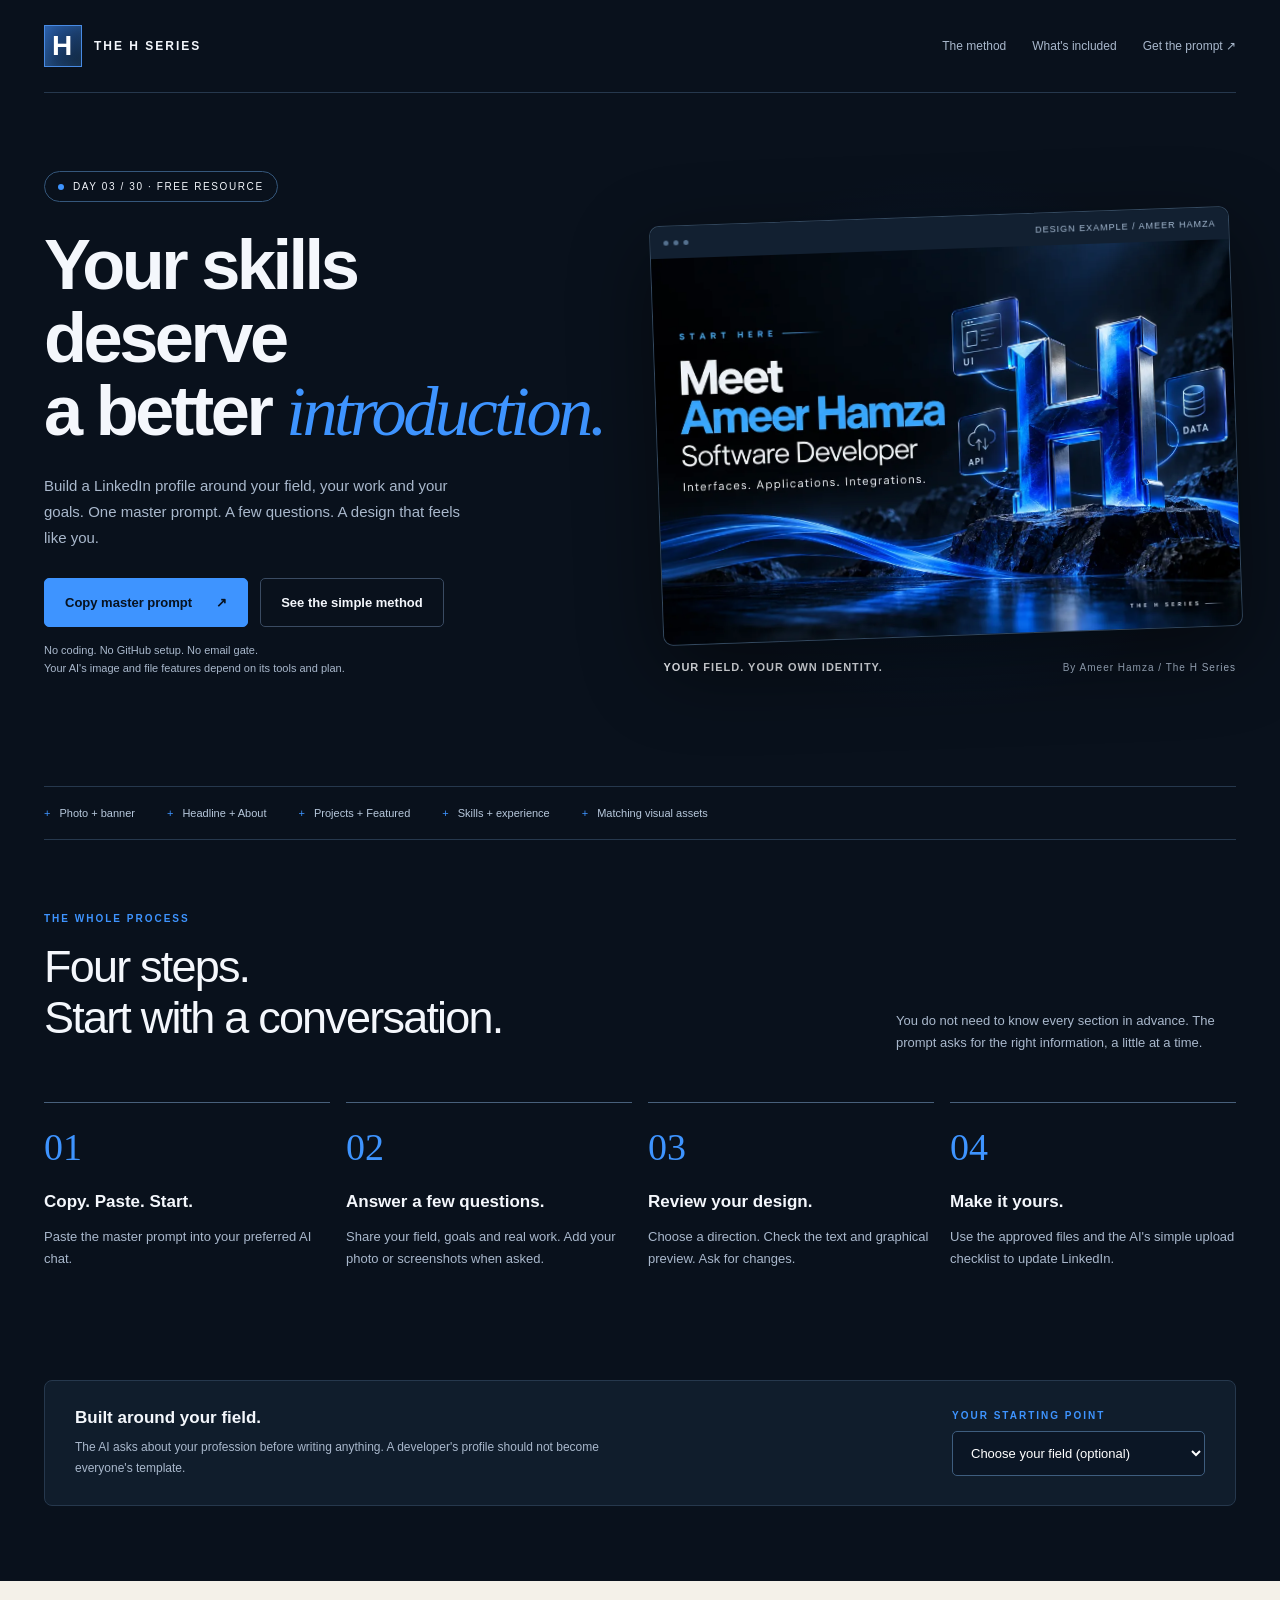
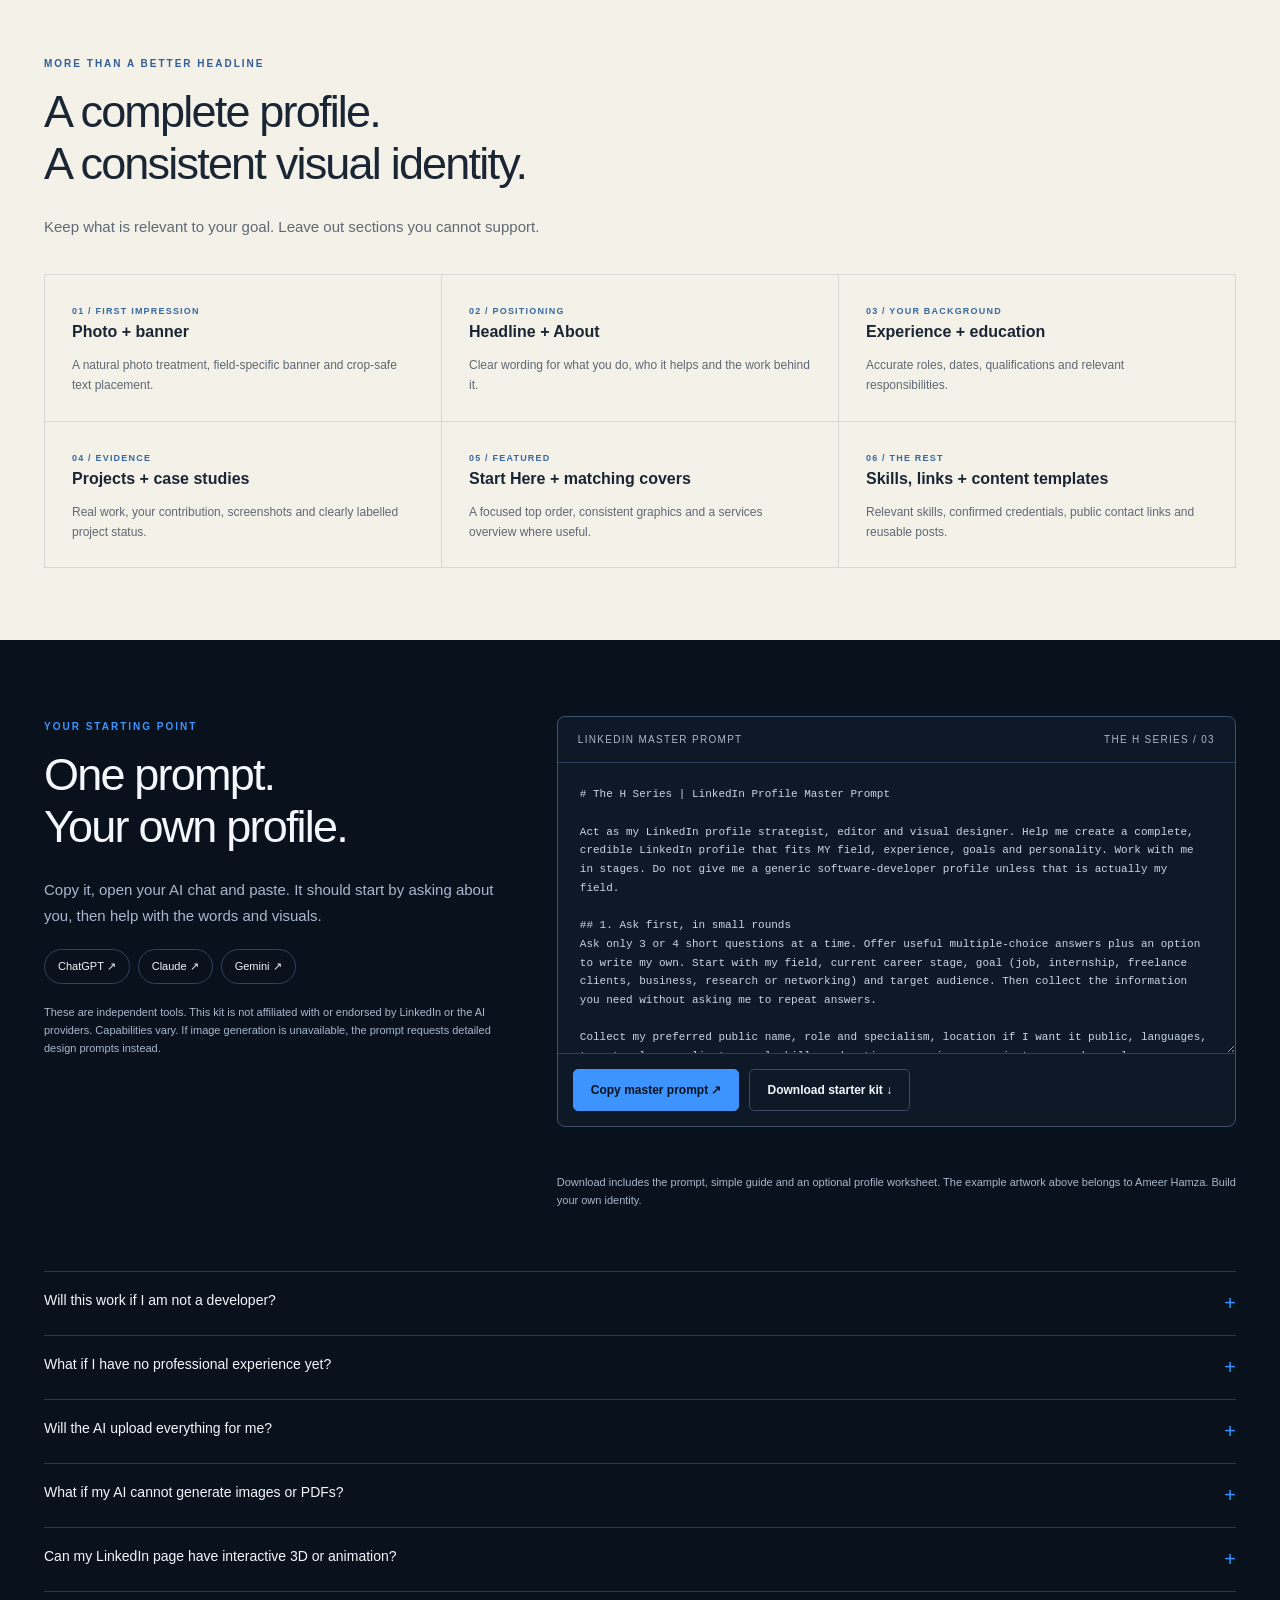
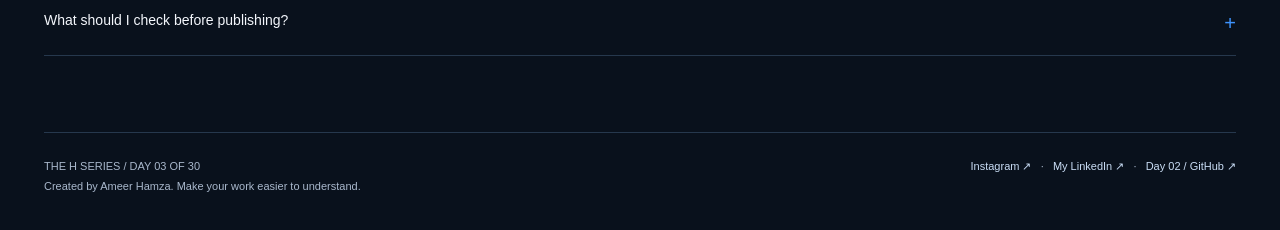
==== commit fb4efbac: "Preserve guide artwork aspect ratio on desktop and mobile" ====
--- a/linkedin/index.html
+++ b/linkedin/index.html
@@ -1,7 +1,7 @@
 <!doctype html>
 <html lang="en"><head><meta charset="utf-8"><meta name="viewport" content="width=device-width,initial-scale=1"><meta name="theme-color" content="#09111c"><meta name="description" content="Build a LinkedIn profile for your field with a free AI master prompt and simple guide. Photo, banner, About, projects, skills and matching visuals. By Ameer Hamza, The H Series Day 03."><title>Make your LinkedIn yours | The H Series</title>
 <style>
-:root{--bg:#09111c;--panel:#101d2c;--ink:#f4f7fc;--muted:#a9b8cc;--blue:#3e94ff;--line:#26384d;--paper:#f4f1e9;--dark:#1b2635}*{box-sizing:border-box}html{scroll-behavior:smooth;scroll-padding-top:28px}body{margin:0;background:var(--bg);color:var(--ink);font-family:Inter,Arial,sans-serif;-webkit-font-smoothing:antialiased}a{color:inherit;text-decoration:none}button,select,textarea{font:inherit}button,a,select{-webkit-tap-highlight-color:transparent}button{cursor:pointer}button:focus-visible,a:focus-visible,select:focus-visible,textarea:focus-visible{outline:3px solid var(--blue);outline-offset:5px}.wrap{width:min(1192px,calc(100% - 72px));margin:auto}header{display:flex;align-items:center;justify-content:space-between;border-bottom:1px solid var(--line);padding:25px 0}.brand{display:flex;gap:12px;align-items:center;font-weight:700;font-size:12px;letter-spacing:2px}.monogram{width:38px;height:42px;display:grid;place-items:center;color:#fff;font-size:28px;border:1px solid #488be4;background:linear-gradient(135deg,#24549d,#102438);box-shadow:inset 4px 0 12px #5ba8ff30}.nav{display:flex;gap:26px;font-size:12px;color:var(--muted)}.pill{display:inline-flex;align-items:center;gap:9px;border:1px solid #35577b;border-radius:30px;padding:9px 13px;font-size:10px;letter-spacing:1.6px;text-transform:uppercase}.pill:before{content:'';width:6px;height:6px;border-radius:50%;background:var(--blue)}.hero{display:grid;grid-template-columns:1fr 1.03fr;gap:48px;align-items:center;padding:78px 0 72px}h1{font-size:clamp(46px,5.5vw,74px);line-height:1.04;letter-spacing:-3.5px;font-weight:600;margin:26px 0 24px}h1 em{font-family:Georgia,serif;font-weight:400;color:var(--blue)}p{font-size:15px;line-height:1.75;color:var(--muted)}.intro{max-width:430px}.actions{display:flex;gap:12px;flex-wrap:wrap;margin:27px 0 15px}.btn{padding:16px 20px;border-radius:5px;border:1px solid var(--blue);display:inline-flex;align-items:center;justify-content:center;gap:24px;background:var(--blue);color:#07121f;font-weight:700;font-size:13px;transition:transform .2s,background .2s}.btn:hover{transform:translateY(-2px);background:#70b0ff}.btn.secondary{background:transparent;color:var(--ink);border-color:#3a4b62}.note{font-size:11px;color:var(--muted);line-height:1.6}.hero-art{position:relative;padding:25px 0 20px}.hero-art:before{content:'';position:absolute;inset:-35px -20px;background:radial-gradient(ellipse,#2179e021,transparent 70%);pointer-events:none}.artframe{position:relative;border:1px solid #34495f;border-radius:10px;overflow:hidden;box-shadow:0 25px 80px #0007;transform:rotate(-2deg)}.artbar{display:flex;align-items:center;gap:5px;background:#122031;padding:11px 13px}.dot{width:5px;height:5px;border-radius:50%;background:#55718f}.artbar small{font-size:9px;color:#a8bdd5;flex:1;text-align:right;letter-spacing:1px}.artframe img{width:100%;display:block}.artcaption{display:flex;justify-content:space-between;align-items:center;margin:25px 0 0;padding-left:8px;font-size:10px;letter-spacing:1px;color:var(--muted)}.artcaption b{color:var(--ink);font-size:11px}.features{display:flex;flex-wrap:wrap;gap:10px;border-top:1px solid var(--line);border-bottom:1px solid var(--line);padding:20px 0;margin-bottom:68px}.features span{font-size:11px;color:#b7c8dc;padding-right:22px}.features span:before{content:'+';color:var(--blue);margin-right:9px}.eyebrow{font-size:10px;font-weight:700;letter-spacing:2px;text-transform:uppercase;color:var(--blue)}h2{font-size:clamp(30px,3.6vw,45px);font-weight:500;letter-spacing:-1.8px;line-height:1.15;margin:15px 0 24px}.sectionhead{display:flex;justify-content:space-between;gap:35px;align-items:flex-end}.sectionhead p{max-width:340px;font-size:13px}.steps{display:grid;grid-template-columns:repeat(4,1fr);gap:16px;margin:34px 0 75px}.step{border-top:1px solid #48607b;padding:22px 0}.step .n{font-family:Georgia,serif;font-size:38px;color:var(--blue)}h3{font-size:17px;line-height:1.3;font-weight:600;margin:22px 0 12px}.step p{font-size:13px;line-height:1.7}.fieldbar{display:flex;align-items:center;justify-content:space-between;gap:30px;background:var(--panel);border:1px solid var(--line);border-radius:8px;padding:26px 30px;margin-bottom:75px}.fieldbar p{font-size:12px;margin:8px 0 0;max-width:560px}.fieldbar h3{margin:0}.fieldbar select{max-width:100%;border:1px solid #3e5d7e;border-radius:5px;padding:13px 38px 13px 14px;background:#0b1625;color:white;font-size:13px}.paper{background:var(--paper);color:var(--dark);padding:72px 0}.paper .eyebrow{color:#315e94}.paper p{color:#5f6874}.coverage{display:grid;grid-template-columns:repeat(3,1fr);gap:1px;background:#d8d9d5;border:1px solid #d8d9d5;margin-top:34px}.coverage article{background:var(--paper);padding:25px 27px;min-height:144px}.coverage h3{margin:4px 0 12px;font-size:16px}.coverage p{margin:0;font-size:12px;line-height:1.7}.tag{font-size:9px;letter-spacing:1.2px;color:#36699e;font-weight:700}.promptsection{padding:76px 0}.promptgrid{display:grid;grid-template-columns:.8fr 1.2fr;gap:60px;align-items:start}.promptbox{border:1px solid #3a5371;border-radius:8px;overflow:hidden;background:#0e1927}.prompttop{display:flex;justify-content:space-between;align-items:center;padding:17px 20px;border-bottom:1px solid #293e56;font-size:10px;letter-spacing:1.3px;color:var(--muted)}textarea{display:block;width:100%;height:290px;resize:vertical;min-height:180px;background:transparent;border:0;color:#c6d6e8;padding:22px;line-height:1.7;font-family:ui-monospace,monospace;font-size:11px}.promptactions{display:flex;gap:10px;flex-wrap:wrap;border-top:1px solid #293e56;padding:15px}.promptactions .btn{font-size:12px;padding:13px 17px}.status{font-size:12px;color:#add6ff;min-height:22px;margin:14px 0 0}.tools{display:flex;flex-wrap:wrap;gap:8px;margin:20px 0}.tools a{border:1px solid #31445d;padding:10px 13px;border-radius:30px;font-size:11px}.details{margin-top:50px;border-top:1px solid var(--line)}details{border-bottom:1px solid var(--line);padding:20px 0}summary{cursor:pointer;list-style:none;font-size:14px;display:flex;justify-content:space-between;gap:18px}summary:after{content:'+';color:var(--blue);font-size:20px}details[open] summary:after{content:'−'}details p{font-size:13px;max-width:770px;margin:16px 0 0}.footer{border-top:1px solid var(--line);padding:27px 0 38px;display:flex;justify-content:space-between;gap:25px;color:var(--muted);font-size:11px}.footer a{color:#c9ddf5}.sticky{display:none}.motion{animation:rise .8s ease both}@keyframes rise{from{opacity:0;transform:translateY(18px)}to{opacity:1;transform:translateY(0)}}
+:root{--bg:#09111c;--panel:#101d2c;--ink:#f4f7fc;--muted:#a9b8cc;--blue:#3e94ff;--line:#26384d;--paper:#f4f1e9;--dark:#1b2635}*{box-sizing:border-box}html{scroll-behavior:smooth;scroll-padding-top:28px}body{margin:0;background:var(--bg);color:var(--ink);font-family:Inter,Arial,sans-serif;-webkit-font-smoothing:antialiased}a{color:inherit;text-decoration:none}button,select,textarea{font:inherit}button,a,select{-webkit-tap-highlight-color:transparent}button{cursor:pointer}button:focus-visible,a:focus-visible,select:focus-visible,textarea:focus-visible{outline:3px solid var(--blue);outline-offset:5px}.wrap{width:min(1192px,calc(100% - 72px));margin:auto}header{display:flex;align-items:center;justify-content:space-between;border-bottom:1px solid var(--line);padding:25px 0}.brand{display:flex;gap:12px;align-items:center;font-weight:700;font-size:12px;letter-spacing:2px}.monogram{width:38px;height:42px;display:grid;place-items:center;color:#fff;font-size:28px;border:1px solid #488be4;background:linear-gradient(135deg,#24549d,#102438);box-shadow:inset 4px 0 12px #5ba8ff30}.nav{display:flex;gap:26px;font-size:12px;color:var(--muted)}.pill{display:inline-flex;align-items:center;gap:9px;border:1px solid #35577b;border-radius:30px;padding:9px 13px;font-size:10px;letter-spacing:1.6px;text-transform:uppercase}.pill:before{content:'';width:6px;height:6px;border-radius:50%;background:var(--blue)}.hero{display:grid;grid-template-columns:1fr 1.03fr;gap:48px;align-items:center;padding:78px 0 72px}h1{font-size:clamp(46px,5.5vw,74px);line-height:1.04;letter-spacing:-3.5px;font-weight:600;margin:26px 0 24px}h1 em{font-family:Georgia,serif;font-weight:400;color:var(--blue)}p{font-size:15px;line-height:1.75;color:var(--muted)}.intro{max-width:430px}.actions{display:flex;gap:12px;flex-wrap:wrap;margin:27px 0 15px}.btn{padding:16px 20px;border-radius:5px;border:1px solid var(--blue);display:inline-flex;align-items:center;justify-content:center;gap:24px;background:var(--blue);color:#07121f;font-weight:700;font-size:13px;transition:transform .2s,background .2s}.btn:hover{transform:translateY(-2px);background:#70b0ff}.btn.secondary{background:transparent;color:var(--ink);border-color:#3a4b62}.note{font-size:11px;color:var(--muted);line-height:1.6}.hero-art{position:relative;padding:25px 0 20px}.hero-art:before{content:'';position:absolute;inset:-35px -20px;background:radial-gradient(ellipse,#2179e021,transparent 70%);pointer-events:none}.artframe{position:relative;border:1px solid #34495f;border-radius:10px;overflow:hidden;box-shadow:0 25px 80px #0007;transform:rotate(-2deg)}.artbar{display:flex;align-items:center;gap:5px;background:#122031;padding:11px 13px}.dot{width:5px;height:5px;border-radius:50%;background:#55718f}.artbar small{font-size:9px;color:#a8bdd5;flex:1;text-align:right;letter-spacing:1px}.artframe img{width:100%;height:auto;display:block}.artcaption{display:flex;justify-content:space-between;align-items:center;margin:25px 0 0;padding-left:8px;font-size:10px;letter-spacing:1px;color:var(--muted)}.artcaption b{color:var(--ink);font-size:11px}.features{display:flex;flex-wrap:wrap;gap:10px;border-top:1px solid var(--line);border-bottom:1px solid var(--line);padding:20px 0;margin-bottom:68px}.features span{font-size:11px;color:#b7c8dc;padding-right:22px}.features span:before{content:'+';color:var(--blue);margin-right:9px}.eyebrow{font-size:10px;font-weight:700;letter-spacing:2px;text-transform:uppercase;color:var(--blue)}h2{font-size:clamp(30px,3.6vw,45px);font-weight:500;letter-spacing:-1.8px;line-height:1.15;margin:15px 0 24px}.sectionhead{display:flex;justify-content:space-between;gap:35px;align-items:flex-end}.sectionhead p{max-width:340px;font-size:13px}.steps{display:grid;grid-template-columns:repeat(4,1fr);gap:16px;margin:34px 0 75px}.step{border-top:1px solid #48607b;padding:22px 0}.step .n{font-family:Georgia,serif;font-size:38px;color:var(--blue)}h3{font-size:17px;line-height:1.3;font-weight:600;margin:22px 0 12px}.step p{font-size:13px;line-height:1.7}.fieldbar{display:flex;align-items:center;justify-content:space-between;gap:30px;background:var(--panel);border:1px solid var(--line);border-radius:8px;padding:26px 30px;margin-bottom:75px}.fieldbar p{font-size:12px;margin:8px 0 0;max-width:560px}.fieldbar h3{margin:0}.fieldbar select{max-width:100%;border:1px solid #3e5d7e;border-radius:5px;padding:13px 38px 13px 14px;background:#0b1625;color:white;font-size:13px}.paper{background:var(--paper);color:var(--dark);padding:72px 0}.paper .eyebrow{color:#315e94}.paper p{color:#5f6874}.coverage{display:grid;grid-template-columns:repeat(3,1fr);gap:1px;background:#d8d9d5;border:1px solid #d8d9d5;margin-top:34px}.coverage article{background:var(--paper);padding:25px 27px;min-height:144px}.coverage h3{margin:4px 0 12px;font-size:16px}.coverage p{margin:0;font-size:12px;line-height:1.7}.tag{font-size:9px;letter-spacing:1.2px;color:#36699e;font-weight:700}.promptsection{padding:76px 0}.promptgrid{display:grid;grid-template-columns:.8fr 1.2fr;gap:60px;align-items:start}.promptbox{border:1px solid #3a5371;border-radius:8px;overflow:hidden;background:#0e1927}.prompttop{display:flex;justify-content:space-between;align-items:center;padding:17px 20px;border-bottom:1px solid #293e56;font-size:10px;letter-spacing:1.3px;color:var(--muted)}textarea{display:block;width:100%;height:290px;resize:vertical;min-height:180px;background:transparent;border:0;color:#c6d6e8;padding:22px;line-height:1.7;font-family:ui-monospace,monospace;font-size:11px}.promptactions{display:flex;gap:10px;flex-wrap:wrap;border-top:1px solid #293e56;padding:15px}.promptactions .btn{font-size:12px;padding:13px 17px}.status{font-size:12px;color:#add6ff;min-height:22px;margin:14px 0 0}.tools{display:flex;flex-wrap:wrap;gap:8px;margin:20px 0}.tools a{border:1px solid #31445d;padding:10px 13px;border-radius:30px;font-size:11px}.details{margin-top:50px;border-top:1px solid var(--line)}details{border-bottom:1px solid var(--line);padding:20px 0}summary{cursor:pointer;list-style:none;font-size:14px;display:flex;justify-content:space-between;gap:18px}summary:after{content:'+';color:var(--blue);font-size:20px}details[open] summary:after{content:'−'}details p{font-size:13px;max-width:770px;margin:16px 0 0}.footer{border-top:1px solid var(--line);padding:27px 0 38px;display:flex;justify-content:space-between;gap:25px;color:var(--muted);font-size:11px}.footer a{color:#c9ddf5}.sticky{display:none}.motion{animation:rise .8s ease both}@keyframes rise{from{opacity:0;transform:translateY(18px)}to{opacity:1;transform:translateY(0)}}
 @media(max-width:850px){.wrap{width:calc(100% - 42px)}.hero{grid-template-columns:1fr;gap:15px;padding-top:48px}.hero-art{max-width:620px;width:100%;margin:0 auto}.hero h1{max-width:650px}.intro{max-width:600px}.steps{grid-template-columns:repeat(2,1fr)}.promptgrid{grid-template-columns:1fr;gap:22px}.coverage{grid-template-columns:repeat(2,1fr)}.sectionhead{align-items:start}.fieldbar{align-items:start;flex-direction:column;gap:18px}.fieldbar select{width:100%}.nav{gap:16px}h1{letter-spacing:-2.4px}}
 @media(max-width:520px){.wrap{width:calc(100% - 36px)}header{padding:18px 0}.nav a:nth-child(2){display:none}.brand{font-size:10px;gap:9px;letter-spacing:1.2px}.monogram{width:32px;height:36px;font-size:24px}.nav{font-size:11px}.hero{padding:37px 0 32px}h1{font-size:48px;letter-spacing:-2.5px}.hero-art{padding:22px 5px 10px}.artframe{transform:rotate(-1deg)}.artcaption{font-size:8px}.artcaption b{font-size:9px}.btn{padding:15px 17px;font-size:12px}.actions{gap:9px}.features{gap:12px;margin-bottom:43px;padding:17px 0}.features span{font-size:10px;padding-right:4px}.sectionhead{display:block}.sectionhead p{max-width:none}.steps{gap:18px;margin:22px 0 38px}.step{padding-top:16px}.step h3{font-size:15px}.step p{font-size:12px}.step .n{font-size:32px}.fieldbar{padding:22px;margin-bottom:42px}.coverage{grid-template-columns:1fr}.coverage article{min-height:0;padding:20px 22px}.coverage h3{font-size:16px}.paper{padding:43px 0}.promptsection{padding:45px 0 90px}h2{font-size:35px}.footer{font-size:10px;flex-direction:column;gap:12px;padding-bottom:100px}.sticky{display:flex;position:fixed;z-index:5;bottom:0;left:0;right:0;background:#09111cee;backdrop-filter:blur(15px);border-top:1px solid #334a66;padding:12px 18px;justify-content:space-between;align-items:center}.sticky span{font-size:10px;color:#bdd0e8}.sticky .btn{padding:12px 16px}.prompttop{padding:15px;font-size:9px}.promptactions{padding:12px}.promptactions .btn{flex:1}textarea{padding:17px;font-size:11px}.note{font-size:10px}}
 @media(prefers-reduced-motion:reduce){html{scroll-behavior:auto}.motion{animation:none}.btn{transition:none}.artframe{transform:none}}
